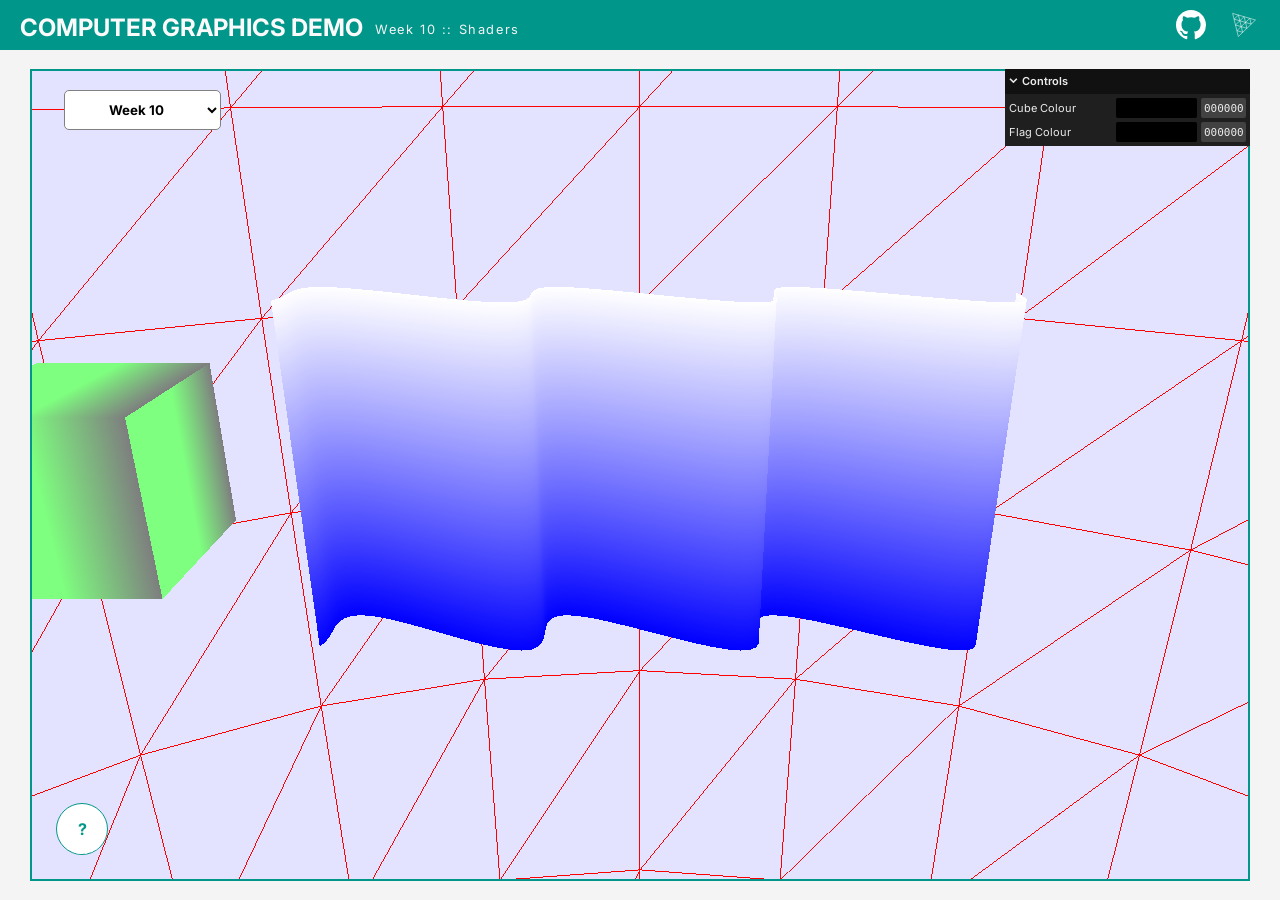
==== demos/Week 10/index.html @ d3685ad9 "Add portfolio version" ====
<html>
<head>
    <title>Week 10 :: Shaders</title>
    <link rel="stylesheet" href="/css/style.css"/>
</head>

<body>
    <header>
        <div>
            <h2>COMPUTER GRAPHICS DEMO</h2>
            <p>Week 10 :: Shaders</p>
        </div>
        <nav>
            <a href="https:///github.com/DaveyD24/CGStudentDemos" target="_blank"><svg xmlns="http://www.w3.org/2000/svg" width="30" height="30" fill="#fff" class="bi bi-github" viewBox="0 0 16 16"><path d="M8 0C3.58 0 0 3.58 0 8c0 3.54 2.29 6.53 5.47 7.59.4.07.55-.17.55-.38 0-.19-.01-.82-.01-1.49-2.01.37-2.53-.49-2.69-.94-.09-.23-.48-.94-.82-1.13-.28-.15-.68-.52-.01-.53.63-.01 1.08.58 1.23.82.72 1.21 1.87.87 2.33.66.07-.52.28-.87.51-1.07-1.78-.2-3.64-.89-3.64-3.95 0-.87.31-1.59.82-2.15-.08-.2-.36-1.02.08-2.12 0 0 .67-.21 2.2.82.64-.18 1.32-.27 2-.27s1.36.09 2 .27c1.53-1.04 2.2-.82 2.2-.82.44 1.1.16 1.92.08 2.12.51.56.82 1.27.82 2.15 0 3.07-1.87 3.75-3.65 3.95.29.25.54.73.54 1.48 0 1.07-.01 1.93-.01 2.2 0 .21.15.46.55.38A8.01 8.01 0 0 0 16 8c0-4.42-3.58-8-8-8"/></svg></a>
            <a href="https://threejs.org/docs/" target="_blank"><svg xmlns="http://www.w3.org/2000/svg" fill="none" stroke-linecap="square" stroke-miterlimit="10" width="30" height="30" viewBox="0 0 226.77 226.77"><g fill-rule="evenodd" stroke="#fff" stroke-linecap="butt" stroke-linejoin="round" stroke-width="4">
                    <path d="m63.02 200.61-43.213-174.94 173.23 49.874z"/>
                    <path d="m106.39 50.612 21.591 87.496-86.567-24.945z"/>
                    <path d="m84.91 125.03-10.724-43.465 43.008 12.346z"/>
                    <path d="m63.458 38.153 10.724 43.465-43.008-12.346z"/>
                    <path d="m149.47 62.93 10.724 43.465-43.008-12.346z"/>
                    <path d="m84.915 125.06 10.724 43.465-43.008-12.346z"/></g></svg></a>
        </nav>
    </header>
    <main>
        <div class="render-view">
            <p id="question-mark">Original Demonstration</p>
        </div>
    </main>

    <select id=demos onchange="location = this.value;">
        <option value="/demos/Week 1/index.html">Week 1</option>
        <option value="/demos/Week 2/index.html">Week 2</option>
        <option value="/demos/Week 3/index.html">Week 3</option>
        <option value="/demos/Week 4/index.html">Week 4</option>
        <option value="/demos/Week 5/index.html">Week 5</option>
        <option value="/demos/Week 6/index.html">Week 6</option>
        <option value="/demos/Week 7/index.html">Week 7</option>
        <option value="/demos/Week 8/index.html">Week 8</option>
        <option value="/demos/Week 9/index.html">Week 9</option>
        <option selected value="/demos/Week 10/index.html">Week 10</option>
        <option value="/demos/Week 11/index.html">Week 11</option>
    </select>

    <!-- Magic happens here -->
    <script type="module" src="main.js"></script>
</body>
</html>
---- css/style.css ----
@import url('https://fonts.googleapis.com/css2?family=Geist:wght@100..900&family=Inter:ital,opsz,wght@0,14..32,100..900;1,14..32,100..900&family=Lato:ital,wght@0,100;0,300;0,400;0,700;0,900;1,100;1,300;1,400;1,700;1,900&family=Poppins:ital,wght@0,100;0,200;0,300;0,400;0,500;0,600;0,700;0,800;0,900;1,100;1,200;1,300;1,400;1,500;1,600;1,700;1,800;1,900&family=Sofia+Sans+Extra+Condensed:ital,wght@0,1..1000;1,1..1000&display=swap');
* {
    margin: 0;
    padding: 0;
    font-family: 'Inter', sans-serif;
}
header {
    background-color: oklch(60% 0.118 184.704);
    color: oklch(98.5% 0 0);
    display: flex;
    justify-content: space-between;
    align-items: center;
    height: 50px;
    padding-left: 20px;
    padding-right: 20px;
}
header h2 {
    margin-bottom: -5px;
    letter-spacing: 0;
}
header p {
    font-size: 0.8rem;
    color: oklch(96.7% 0.001 286.375);
    letter-spacing: 0.1rem;
}
header > div {
    display: flex;
    align-items: flex-end;
    gap: 12px;
}
body {
    overflow: hidden;
    height: 100vh;
    display: flex;
    flex-direction: column;
}
main {
    flex: 1;
    background-color: oklch(96.7% 0.001 286.375);
    display: flex;
    justify-content: center;
    align-items: center;
}
.render-view {
    position: relative;
    width: 95%;
    height: 95%;
    border: 2px solid oklch(60% 0.118 184.704);
}
.minimap {
    position: absolute;
    border: 2px solid white;
    border-radius: 10px;
}
#question-mark {
    color: white;
    position: absolute;
    left: 24px;
    bottom: 24px;
    background-color: white;
    padding: 15px;
    border-radius: 40px;
    width: 20px;
    height: 20px;
    text-align: center;
    font-size: 1rem;
    border: 1px solid oklch(60% 0.118 184.704);
    font-weight: bold;
    transition: all 0.3s ease-in-out;
    overflow: hidden;
    
}
#question-mark:before {
    content: "?      ";
    color: oklch(60% 0.118 184.704);
}
#question-mark:hover {
    cursor: pointer;
    width: 95%;
    color: black;
    font-weight: normal;
    font-size: 0.9rem;
    color: oklch(60% 0.118 184.704);
    border-radius: 0;
}
#question-mark:hover::before {
    content: '';
}
nav {
    display: flex;
    align-items: center;
    gap: 24px
}
nav a {
    text-decoration: none;
    transition: 0.1s all ease-in-out;
}
nav a:hover {
    transform: scale(1.15);
}

#demos {
    position: absolute;
    left: 5%;
    top: 10%;
    padding: 10px 40px;
    font-weight: bold;
    background-color: white;
    border-radius: 5px;
    border: 1px solid grey
}
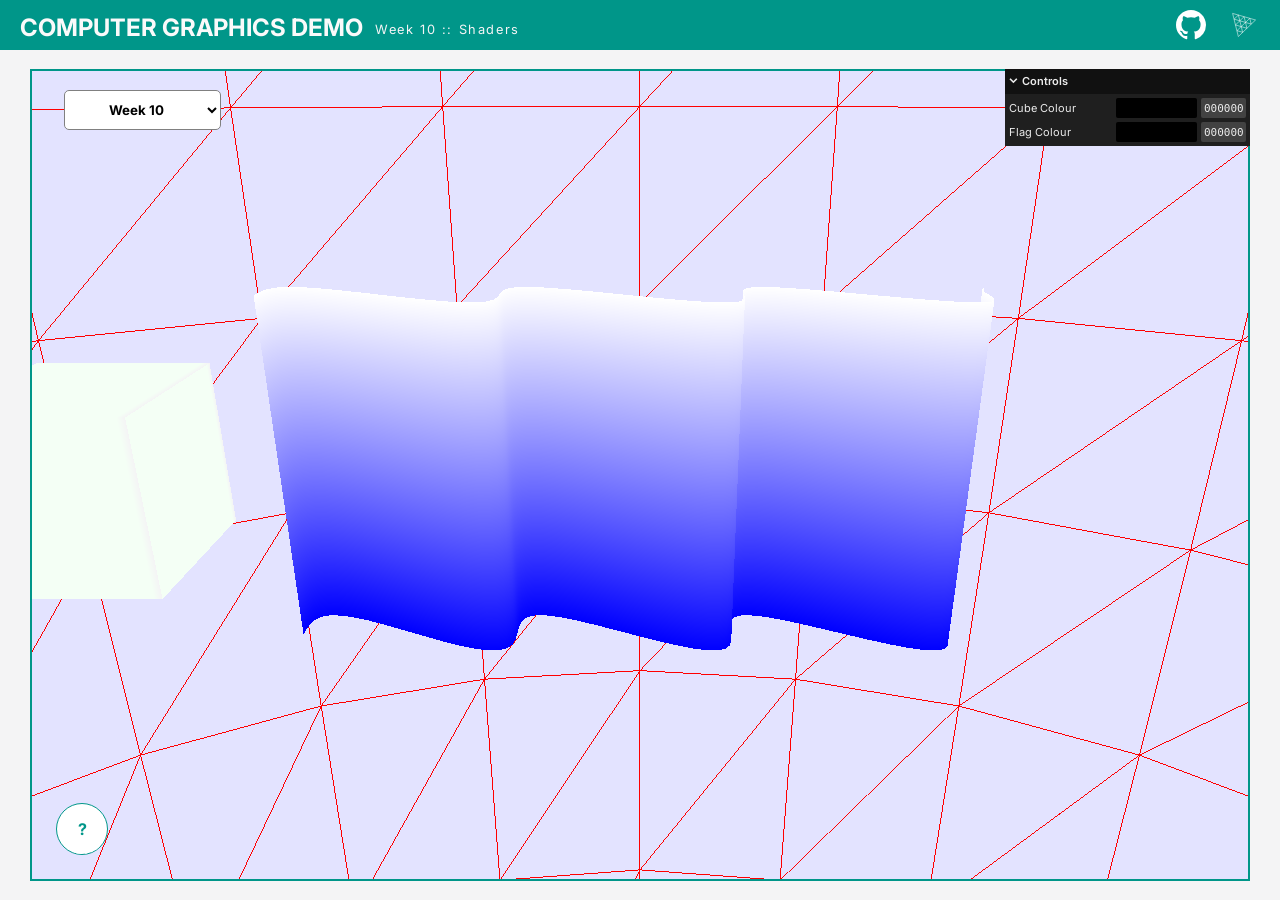
==== commit 3ec9719d: "fix(deploy) Remove Week 2 from dropdown selection" ====
--- a/demos/Week 10/index.html
+++ b/demos/Week 10/index.html
@@ -29,7 +29,6 @@
 
     <select id=demos onchange="location = this.value;">
         <option value="/demos/Week 1/index.html">Week 1</option>
-        <option value="/demos/Week 2/index.html">Week 2</option>
         <option value="/demos/Week 3/index.html">Week 3</option>
         <option value="/demos/Week 4/index.html">Week 4</option>
         <option value="/demos/Week 5/index.html">Week 5</option>
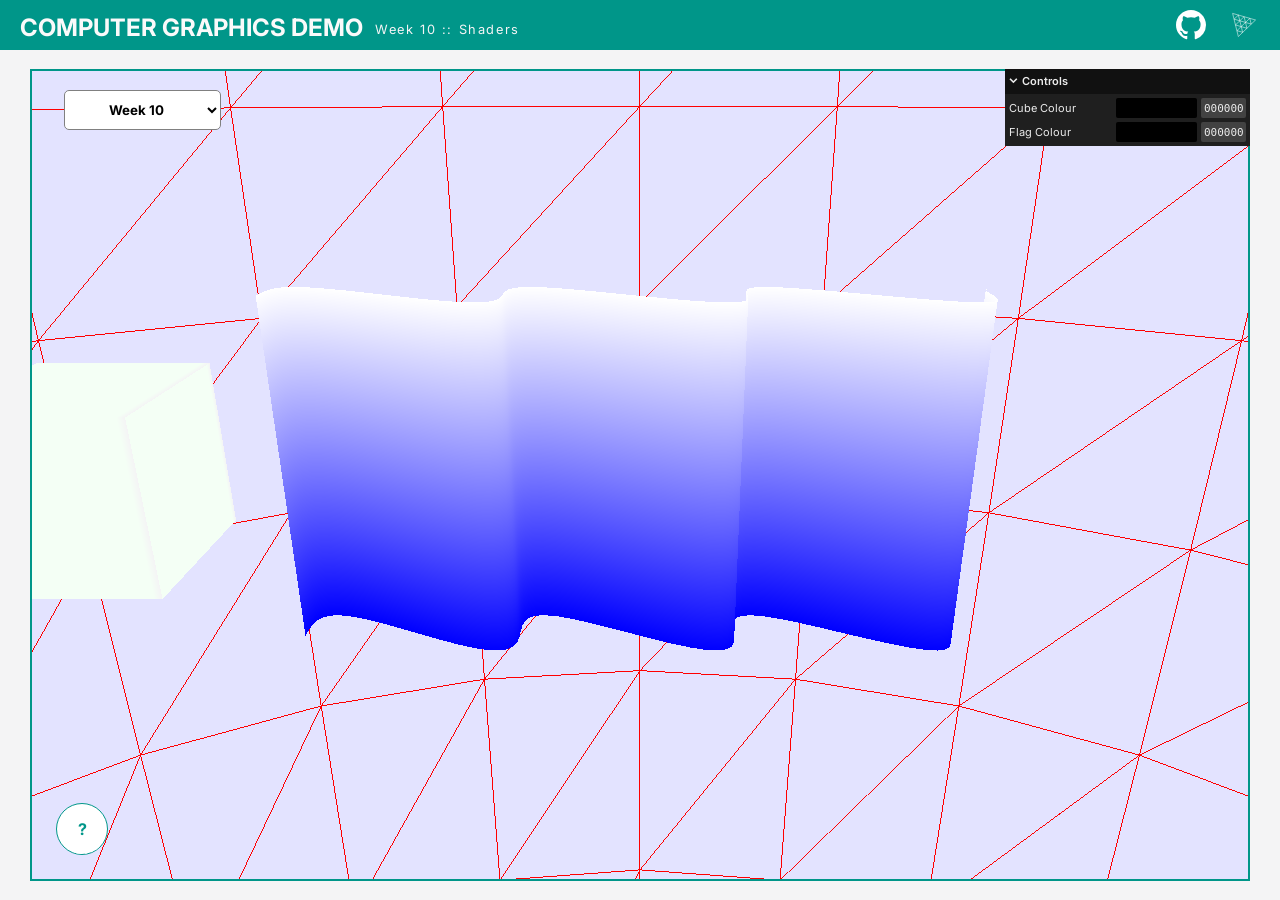
==== commit 174182f8: "fix(deploy) Adjust other demos to use relative paths" ====
--- a/demos/Week 10/index.html
+++ b/demos/Week 10/index.html
@@ -1,7 +1,7 @@
 <html>
 <head>
     <title>Week 10 :: Shaders</title>
-    <link rel="stylesheet" href="/css/style.css"/>
+    <link rel="stylesheet" href="../../css/style.css"/>
 </head>
 
 <body>
@@ -28,19 +28,19 @@
     </main>
 
     <select id=demos onchange="location = this.value;">
-        <option value="/demos/Week 1/index.html">Week 1</option>
-        <option value="/demos/Week 3/index.html">Week 3</option>
-        <option value="/demos/Week 4/index.html">Week 4</option>
-        <option value="/demos/Week 5/index.html">Week 5</option>
-        <option value="/demos/Week 6/index.html">Week 6</option>
-        <option value="/demos/Week 7/index.html">Week 7</option>
-        <option value="/demos/Week 8/index.html">Week 8</option>
-        <option value="/demos/Week 9/index.html">Week 9</option>
-        <option selected value="/demos/Week 10/index.html">Week 10</option>
-        <option value="/demos/Week 11/index.html">Week 11</option>
+        <option value="../Week 1/index.html">Week 1</option>
+        <option value="../Week 3/index.html">Week 3</option>
+        <option value="../Week 4/index.html">Week 4</option>
+        <option value="../Week 5/index.html">Week 5</option>
+        <option value="../Week 6/index.html">Week 6</option>
+        <option value="../Week 7/index.html">Week 7</option>
+        <option value="../Week 8/index.html">Week 8</option>
+        <option value="../Week 9/index.html">Week 9</option>
+        <option selected value="../Week 10/index.html">Week 10</option>
+        <option value="../Week 11/index.html">Week 11</option>
     </select>
 
     <!-- Magic happens here -->
-    <script type="module" src="main.js"></script>
+    <script type="module" src="./main.js"></script>
 </body>
 </html>
